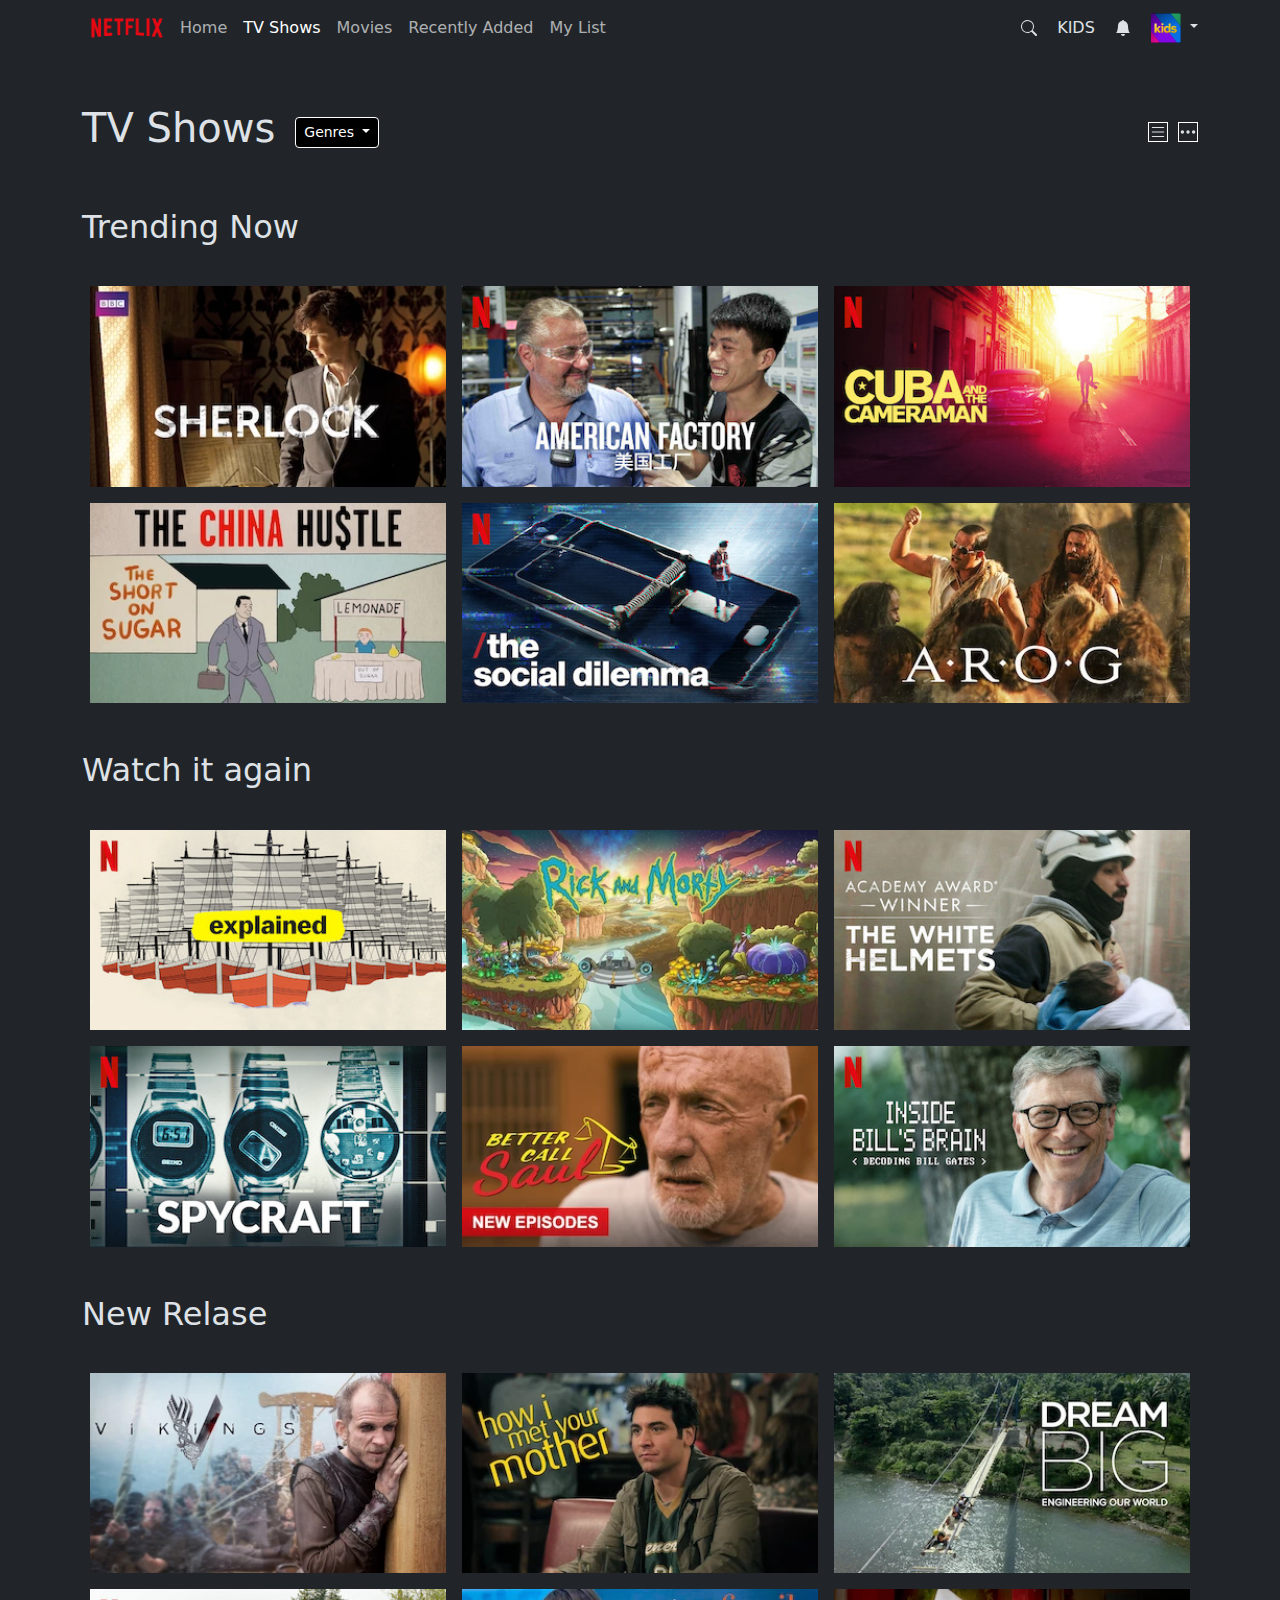
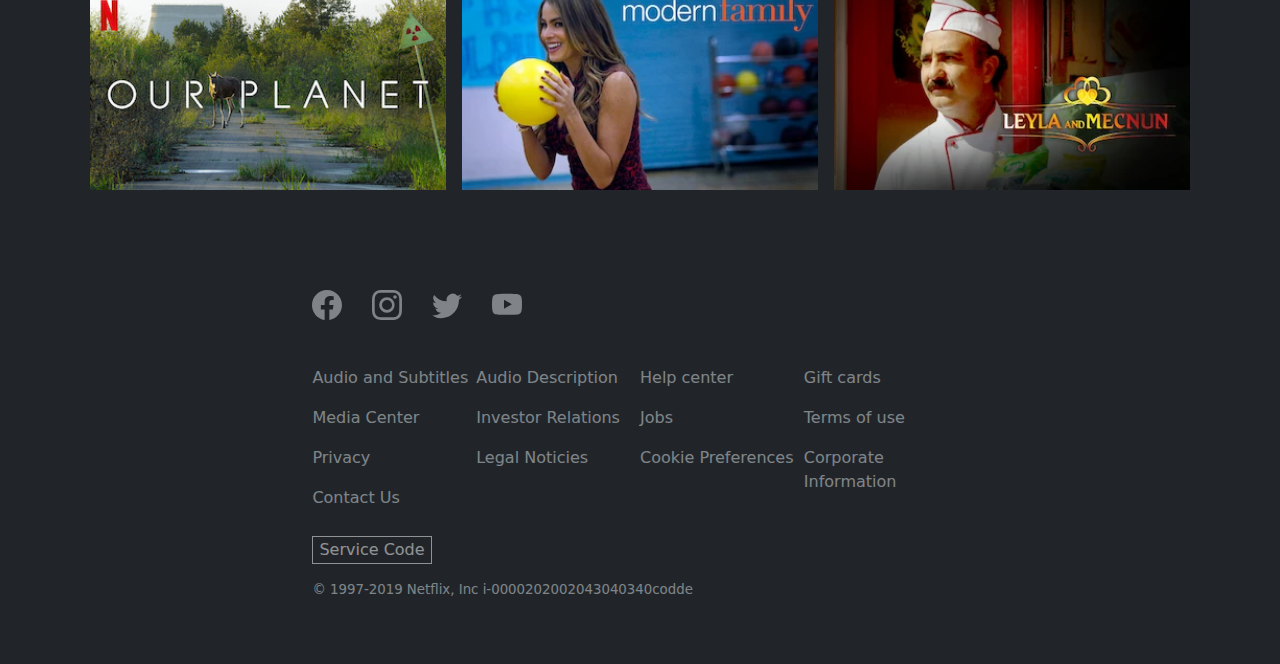
==== index.html @ a1fe7acc "U2-W2-FinalProejct" ====
<!DOCTYPE html>
<html lang="en" data-bs-theme="dark" bg->
  <head>
    <meta charset="UTF-8" />
    <meta name="viewport" content="width=device-width, initial-scale=1.0" />
    <link rel="stylesheet" href="./css/style.css" />
    <link
      href="https://cdn.jsdelivr.net/npm/bootstrap@5.3.3/dist/css/bootstrap.min.css"
      rel="stylesheet"
      integrity="sha384-QWTKZyjpPEjISv5WaRU9OFeRpok6YctnYmDr5pNlyT2bRjXh0JMhjY6hW+ALEwIH"
      crossorigin="anonymous"
    />
    <title>Netflix</title>
  </head>

  <body>
    <header>
      <div class="container">
        <nav class="navbar navbar-expand-lg" id="nav">
          <img src="./assets/netflix_logo.png" width="90px" />

          <button
            class="navbar-toggler"
            type="button"
            data-bs-toggle="collapse"
            data-bs-target="#navbarNav"
            aria-controls="navbarNav"
            aria-expanded="false"
            aria-label="Toggle navigation"
          >
            <span class="navbar-toggler-icon"></span>
          </button>
          <div class="collapse navbar-collapse" id="navbarNav">
            <ul class="navbar-nav">
              <li class="nav-item">
                <a class="nav-link" aria-current="page" href="#">Home</a>
              </li>
              <li class="nav-item">
                <a class="nav-link active" href="#">TV Shows</a>
              </li>
              <li class="nav-item">
                <a class="nav-link" href="#">Movies</a>
              </li>
              <li class="nav-item">
                <a class="nav-link" aria-disabled="true">Recently Added</a>
              </li>
              <li class="nav-item">
                <a class="nav-link" aria-disabled="true">My List</a>
              </li>
            </ul>
          </div>

          <div class="dx">
            <svg
              xmlns="http://www.w3.org/2000/svg"
              width="16"
              height="16"
              fill="currentColor"
              class="bi bi-search"
              viewBox="0 0 16 16"
            >
              <path
                d="M11.742 10.344a6.5 6.5 0 1 0-1.397 1.398h-.001q.044.06.098.115l3.85 3.85a1 1 0 0 0 1.415-1.414l-3.85-3.85a1 1 0 0 0-.115-.1zM12 6.5a5.5 5.5 0 1 1-11 0 5.5 5.5 0 0 1 11 0"
              />
            </svg>
            <a class="nav-link" aria-disabled="true">KIDS</a>
            <svg
              xmlns="http://www.w3.org/2000/svg"
              width="16"
              height="16"
              fill="currentColor"
              class="bi bi-bell-fill"
              viewBox="0 0 16 16"
            >
              <path
                d="M8 16a2 2 0 0 0 2-2H6a2 2 0 0 0 2 2m.995-14.901a1 1 0 1 0-1.99 0A5 5 0 0 0 3 6c0 1.098-.5 6-2 7h14c-1.5-1-2-5.902-2-7 0-2.42-1.72-4.44-4.005-4.901"
              />
            </svg>
            <div class="nav-item dropdown">
              <a
                class="nav-link dropdown-toggle"
                href="#"
                role="button"
                data-bs-toggle="dropdown"
                aria-expanded="false"
              >
                <img src="./assets/kids_icon.png" width="30px" />
              </a>
              <ul class="dropdown-menu">
                <li><a class="dropdown-item" href="#">Action</a></li>
                <li><a class="dropdown-item" href="#">Another action</a></li>
                <li><hr class="dropdown-divider" /></li>
                <li><a class="dropdown-item" href="#">Something else here</a></li>
              </ul>
            </div>
          </div>
        </nav>
      </div>
    </header>
    <div class="container">
      <div class="hero">
        <div class="box1">
          <h1 class="pt-5 pb-5">TV Shows</h1>

          <button
            class="btn btn-outline-secondary dropdown-toggle btn-sm pl-5"
            type="button"
            data-bs-toggle="dropdown"
            aria-expanded="false"
            id="btn1"
          >
            Genres
          </button>
        </div>
        <div class="dx2">
          <svg
            id="svg1"
            xmlns="http://www.w3.org/2000/svg"
            width="30"
            height="30"
            fill="currentColor"
            class="bi bi-list"
            viewBox="0 0 16 16"
          >
            <path
              fill-rule="evenodd"
              d="M2.5 12a.5.5 0 0 1 .5-.5h10a.5.5 0 0 1 0 1H3a.5.5 0 0 1-.5-.5m0-4a.5.5 0 0 1 .5-.5h10a.5.5 0 0 1 0 1H3a.5.5 0 0 1-.5-.5m0-4a.5.5 0 0 1 .5-.5h10a.5.5 0 0 1 0 1H3a.5.5 0 0 1-.5-.5"
            />
          </svg>
          <svg
            id="svg1"
            xmlns="http://www.w3.org/2000/svg"
            width="30"
            height="30"
            fill="currentColor"
            class="bi bi-three-dots"
            viewBox="0 0 16 16"
          >
            <path
              d="M3 9.5a1.5 1.5 0 1 1 0-3 1.5 1.5 0 0 1 0 3m5 0a1.5 1.5 0 1 1 0-3 1.5 1.5 0 0 1 0 3m5 0a1.5 1.5 0 1 1 0-3 1.5 1.5 0 0 1 0 3"
            />
          </svg>
        </div>
      </div>

      <h2 class="pb-3">Trending Now</h2>

      <div class="row g-0" id="card">
        <div class="col-12 col-sm-6 col-md-4 col-lg-4 gx-3 col-xl-4 col-xxl-2 gy-3">
          <img src="./assets/media/media0.webp" width="100%" />
        </div>

        <div class="col-12 col-sm-6 col-md-4 col-lg-4 gx-3 col-xl-4 col-xxl-2 gy-3">
          <img src="./assets/media/media1.jpg" width="100%" />
        </div>

        <div class="col-12 col-sm-6 col-md-4 col-lg-4 gx-3 col-xl-4 col-xxl-2 gy-3">
          <img src="./assets/media/media4.jpg" width="100%" />
        </div>

        <div class="col-12 col-sm-6 col-md-4 col-lg-4 gx-3 col-xl-4 col-xxl-2 gy-3">
          <img src="./assets/media/media5.webp" width="100%" />
        </div>

        <div class="col-12 col-sm-6 col-md-4 col-lg-4 gx-3 col-xl-4 col-xxl-2 gy-3">
          <img src="./assets/media/media6.jpg" width="100%" />
        </div>

        <div class="col-12 col-sm-6 col-md-4 col-lg-4 gx-3 col-xl-4 col-xxl-2 gy-3">
          <img src="./assets/media/media7.webp " width="100%" />
        </div>
      </div>

      <h2 class="pb-3 pt-5">Watch it again</h2>
      <div class="row g-0" id="card">
        <div class="col-12 col-sm-6 col-md-4 col-lg-4 gx-3 col-xl-4 col-xxl-2 gy-3">
          <img src="./assets/media/media15.jpg" width="100%" />
        </div>

        <div class="col-12 col-sm-6 col-md-4 col-lg-4 gx-3 col-xl-4 col-xxl-2 gy-3">
          <img src="./assets/media/media16.webp" width="100%" />
        </div>

        <div class="col-12 col-sm-6 col-md-4 col-lg-4 gx-3 col-xl-4 col-xxl-2 gy-3">
          <img src="./assets/media/media17.jpg" width="100%" />
        </div>

        <div class="col-12 col-sm-6 col-md-4 col-lg-4 gx-3 col-xl-4 col-xxl-2 gy-3">
          <img src="./assets/media/media18.jpg" width="100%" />
        </div>

        <div class="col-12 col-sm-6 col-md-4 col-lg-4 gx-3 col-xl-4 col-xxl-2 gy-3">
          <img src="./assets/media/media19.webp" width="100%" />
        </div>

        <div class="col-12 col-sm-6 col-md-4 col-lg-4 gx-3 col-xl-4 col-xxl-2 gy-3">
          <img src="./assets/media/media20.jpg " width="100%" />
        </div>
      </div>

      <h2 class="pb-3 pt-5">New Relase</h2>
      <div class="row g-0" id="card">
        <div class="col-12 col-sm-6 col-md-4 col-lg-4 gx-3 col-xl-4 col-xxl-2 gy-3">
          <img src="./assets/media/media21.webp" width="100%" />
        </div>

        <div class="col-12 col-xs-6 col-sm-6 col-md-4 col-lg-4 gx-3 col-xl-4 col-xxl-2 gy-3">
          <img src="./assets/media/media22.webp" width="100%" />
        </div>

        <div class="col-12 col-xs-6 col-sm-6 col-md-4 col-lg-4 gx-3 col-xl-4 col-xxl-2 gy-3">
          <img src="./assets/media/media23.webp" width="100%" />
        </div>

        <div class="col-12 col-xs-6 col-sm-6 col-md-4 col-lg-4 gx-3 col-xl-4 col-xxl-2 gy-3">
          <img src="./assets/media/media24.jpg" width="100%" />
        </div>

        <div class="col-12 col-xs-6 col-sm-6 col-md-4 col-lg-4 gx-3 col-xl-4 col-xxl-2 gy-3">
          <img src="./assets/media/media25.webp" width="100%" />
        </div>

        <div class="col-12 col-xs-6 col-sm-6 col-md-4 col-lg-4 gx-3 col-xl-4 col-xxl-2 gy-3">
          <img src="./assets/media/media26.webp " width="100%" />
        </div>
      </div>

      <div class="container">
        <footer>
          <span class="span1">
            <svg
              xmlns="http://www.w3.org/2000/svg"
              width="30"
              height="30"
              fill="currentColor"
              class="bi bi-facebook"
              viewBox="0 0 16 16"
            >
              <path
                d="M16 8.049c0-4.446-3.582-8.05-8-8.05C3.58 0-.002 3.603-.002 8.05c0 4.017 2.926 7.347 6.75 7.951v-5.625h-2.03V8.05H6.75V6.275c0-2.017 1.195-3.131 3.022-3.131.876 0 1.791.157 1.791.157v1.98h-1.009c-.993 0-1.303.621-1.303 1.258v1.51h2.218l-.354 2.326H9.25V16c3.824-.604 6.75-3.934 6.75-7.951"
              />
            </svg>
            <svg
              xmlns="http://www.w3.org/2000/svg"
              width="30"
              height="30"
              fill="currentColor"
              class="bi bi-instagram"
              viewBox="0 0 16 16"
            >
              <path
                d="M8 0C5.829 0 5.556.01 4.703.048 3.85.088 3.269.222 2.76.42a3.9 3.9 0 0 0-1.417.923A3.9 3.9 0 0 0 .42 2.76C.222 3.268.087 3.85.048 4.7.01 5.555 0 5.827 0 8.001c0 2.172.01 2.444.048 3.297.04.852.174 1.433.372 1.942.205.526.478.972.923 1.417.444.445.89.719 1.416.923.51.198 1.09.333 1.942.372C5.555 15.99 5.827 16 8 16s2.444-.01 3.298-.048c.851-.04 1.434-.174 1.943-.372a3.9 3.9 0 0 0 1.416-.923c.445-.445.718-.891.923-1.417.197-.509.332-1.09.372-1.942C15.99 10.445 16 10.173 16 8s-.01-2.445-.048-3.299c-.04-.851-.175-1.433-.372-1.941a3.9 3.9 0 0 0-.923-1.417A3.9 3.9 0 0 0 13.24.42c-.51-.198-1.092-.333-1.943-.372C10.443.01 10.172 0 7.998 0zm-.717 1.442h.718c2.136 0 2.389.007 3.232.046.78.035 1.204.166 1.486.275.373.145.64.319.92.599s.453.546.598.92c.11.281.24.705.275 1.485.039.843.047 1.096.047 3.231s-.008 2.389-.047 3.232c-.035.78-.166 1.203-.275 1.485a2.5 2.5 0 0 1-.599.919c-.28.28-.546.453-.92.598-.28.11-.704.24-1.485.276-.843.038-1.096.047-3.232.047s-2.39-.009-3.233-.047c-.78-.036-1.203-.166-1.485-.276a2.5 2.5 0 0 1-.92-.598 2.5 2.5 0 0 1-.6-.92c-.109-.281-.24-.705-.275-1.485-.038-.843-.046-1.096-.046-3.233s.008-2.388.046-3.231c.036-.78.166-1.204.276-1.486.145-.373.319-.64.599-.92s.546-.453.92-.598c.282-.11.705-.24 1.485-.276.738-.034 1.024-.044 2.515-.045zm4.988 1.328a.96.96 0 1 0 0 1.92.96.96 0 0 0 0-1.92m-4.27 1.122a4.109 4.109 0 1 0 0 8.217 4.109 4.109 0 0 0 0-8.217m0 1.441a2.667 2.667 0 1 1 0 5.334 2.667 2.667 0 0 1 0-5.334"
              />
            </svg>
            <svg
              xmlns="http://www.w3.org/2000/svg"
              width="30"
              height="30"
              fill="currentColor"
              class="bi bi-twitter"
              viewBox="0 0 16 16"
            >
              <path
                d="M5.026 15c6.038 0 9.341-5.003 9.341-9.334q.002-.211-.006-.422A6.7 6.7 0 0 0 16 3.542a6.7 6.7 0 0 1-1.889.518 3.3 3.3 0 0 0 1.447-1.817 6.5 6.5 0 0 1-2.087.793A3.286 3.286 0 0 0 7.875 6.03a9.32 9.32 0 0 1-6.767-3.429 3.29 3.29 0 0 0 1.018 4.382A3.3 3.3 0 0 1 .64 6.575v.045a3.29 3.29 0 0 0 2.632 3.218 3.2 3.2 0 0 1-.865.115 3 3 0 0 1-.614-.057 3.28 3.28 0 0 0 3.067 2.277A6.6 6.6 0 0 1 .78 13.58a6 6 0 0 1-.78-.045A9.34 9.34 0 0 0 5.026 15"
              />
            </svg>
            <svg
              xmlns="http://www.w3.org/2000/svg"
              width="30"
              height="30"
              fill="currentColor"
              class="bi bi-youtube"
              viewBox="0 0 16 16"
            >
              <path
                d="M8.051 1.999h.089c.822.003 4.987.033 6.11.335a2.01 2.01 0 0 1 1.415 1.42c.101.38.172.883.22 1.402l.01.104.022.26.008.104c.065.914.073 1.77.074 1.957v.075c-.001.194-.01 1.108-.082 2.06l-.008.105-.009.104c-.05.572-.124 1.14-.235 1.558a2.01 2.01 0 0 1-1.415 1.42c-1.16.312-5.569.334-6.18.335h-.142c-.309 0-1.587-.006-2.927-.052l-.17-.006-.087-.004-.171-.007-.171-.007c-1.11-.049-2.167-.128-2.654-.26a2.01 2.01 0 0 1-1.415-1.419c-.111-.417-.185-.986-.235-1.558L.09 9.82l-.008-.104A31 31 0 0 1 0 7.68v-.123c.002-.215.01-.958.064-1.778l.007-.103.003-.052.008-.104.022-.26.01-.104c.048-.519.119-1.023.22-1.402a2.01 2.01 0 0 1 1.415-1.42c.487-.13 1.544-.21 2.654-.26l.17-.007.172-.006.086-.003.171-.007A100 100 0 0 1 7.858 2zM6.4 5.209v4.818l4.157-2.408z"
              />
            </svg>
          </span>
          <div class="row g-0">
            <div class="col-sm-6 col-md-3 gy-3">
              <div class="paragrafi1">
                <p>Audio and Subtitles</p>
                <p>Media Center</p>
                <p>Privacy</p>
                <p>Contact Us</p>
                <button class="btn2">Service Code</button>
              </div>
            </div>
            <div class="col-6 col-md-3 gy-3">
              <p>Audio Description</p>
              <p>Investor Relations</p>
              <p>Legal Noticies</p>
            </div>
            <div class="col-6 col-md-3 gy-3">
              <p>Help center</p>
              <p>Jobs</p>
              <p>Cookie Preferences</p>
            </div>
            <div class="col-6 col-md-3 gy-3">
              <p>Gift cards</p>
              <p>Terms of use</p>
              <p>Corporate Information</p>
            </div>
            <p class="pt-3 pb-5" id="pfoot">&copy; 1997-2019 Netflix, Inc i-0000202002043040340codde</p>
          </div>
        </footer>
      </div>
    </div>
    <script
      src="https://cdn.jsdelivr.net/npm/bootstrap@5.3.3/dist/js/bootstrap.bundle.min.js"
      integrity="sha384-YvpcrYf0tY3lHB60NNkmXc5s9fDVZLESaAA55NDzOxhy9GkcIdslK1eN7N6jIeHz"
      crossorigin="anonymous"
    ></script>
  </body>
</html>
---- css/style.css ----
.dx {
  display: flex;
  gap: 20px;

  align-items: center;
}
#input {
  border: 1px solid white;
  width: 300px;
}
.hero {
  justify-content: space-between;
  align-items: center;
  display: flex;
  gap: 30px;
}
#btn1 {
  border: 1px solid white;
  color: white;
  background-color: black;
}
#card {
  flex-wrap: wrap;
}

.bg-body-tertiary {
  --bs-bg-opacity: 0;
}
footer {
  width: 60%;
  display: flex;

  padding-top: 100px;
  opacity: 0.5;
  flex-direction: column;
  margin-inline: auto;
}

.span1 {
  display: flex;
  gap: 30px;
  padding-bottom: 30px;
}
.dx2 {
  display: flex;
  gap: 10px;

  align-items: center;
}
.btn2 {
  margin-top: 10px;
  background-color: transparent;
  color: white;
  border: 1px solid white;
}
@media only screen and (max-width: 900px) {
  .dx {
    display: none;
  }
}
.box1 {
  display: flex;
  align-items: center;
  gap: 20px;
}
#svg1 {
  height: 20px;
  width: 20px;
  border: 1px solid white;
}
#pfoot {
  font-size: smaller;
}
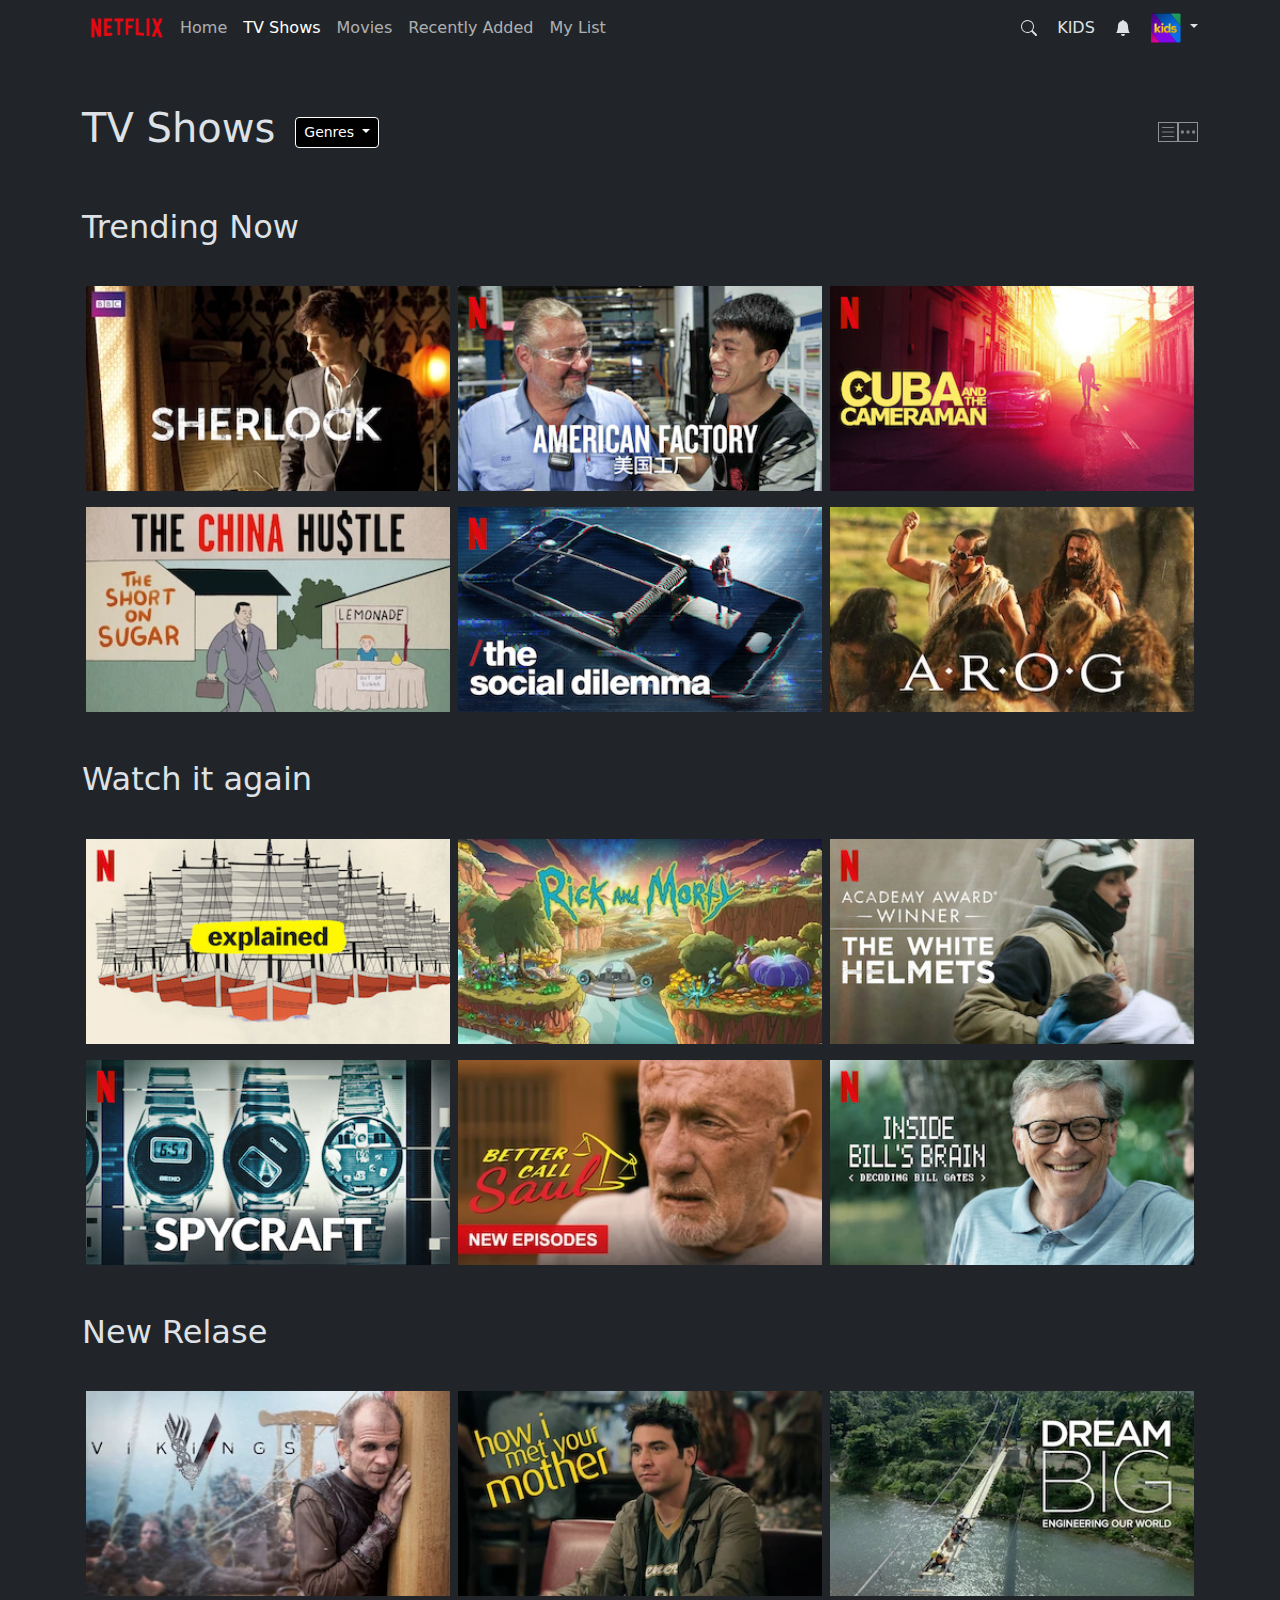
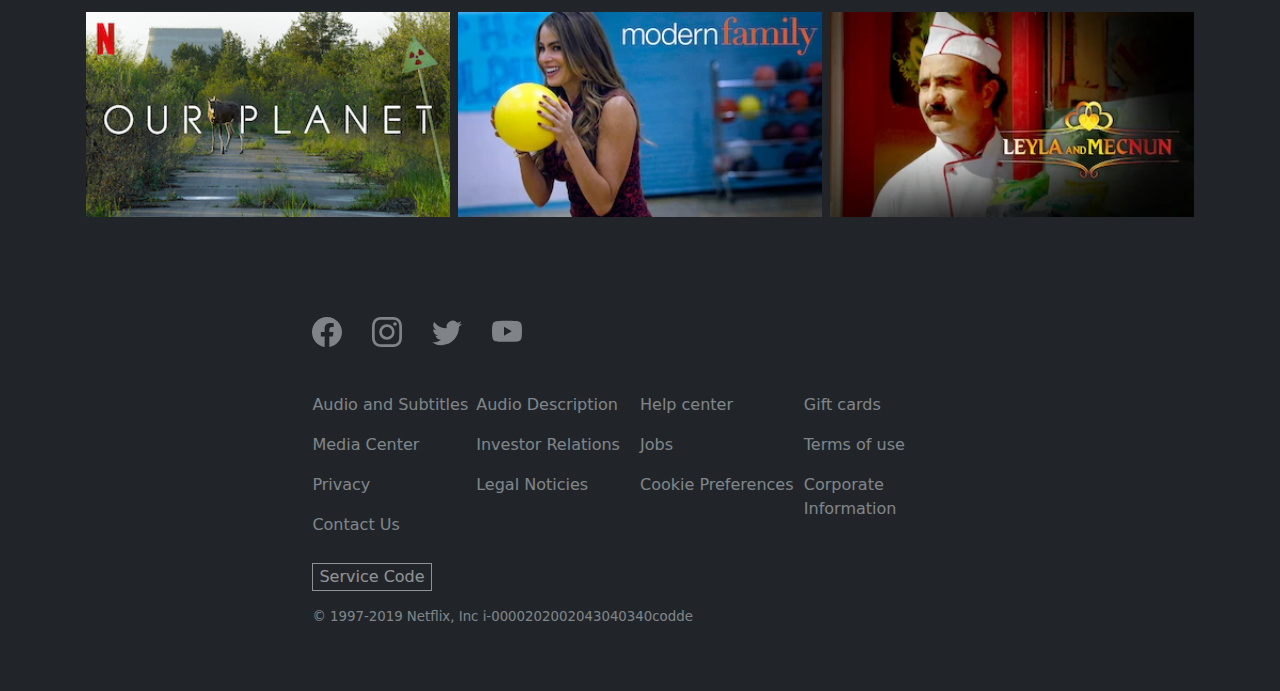
==== commit dc5eee69: "last" ====
--- a/index.html
+++ b/index.html
@@ -146,81 +146,81 @@
       <h2 class="pb-3">Trending Now</h2>
 
       <div class="row g-0" id="card">
-        <div class="col-12 col-sm-6 col-md-4 col-lg-4 gx-3 col-xl-4 col-xxl-2 gy-3">
+        <div class="col-12 col-sm-6 col-md-4 col-lg-4 gx-2 col-xl-4 col-xxl-2 gy-3">
           <img src="./assets/media/media0.webp" width="100%" />
         </div>
 
-        <div class="col-12 col-sm-6 col-md-4 col-lg-4 gx-3 col-xl-4 col-xxl-2 gy-3">
+        <div class="col-12 col-sm-6 col-md-4 col-lg-4 gx-2 col-xl-4 col-xxl-2 gy-3">
           <img src="./assets/media/media1.jpg" width="100%" />
         </div>
 
-        <div class="col-12 col-sm-6 col-md-4 col-lg-4 gx-3 col-xl-4 col-xxl-2 gy-3">
+        <div class="col-12 col-sm-6 col-md-4 col-lg-4 gx-2 col-xl-4 col-xxl-2 gy-3">
           <img src="./assets/media/media4.jpg" width="100%" />
         </div>
 
-        <div class="col-12 col-sm-6 col-md-4 col-lg-4 gx-3 col-xl-4 col-xxl-2 gy-3">
+        <div class="col-12 col-sm-6 col-md-4 col-lg-4 gx-2 col-xl-4 col-xxl-2 gy-3">
           <img src="./assets/media/media5.webp" width="100%" />
         </div>
 
-        <div class="col-12 col-sm-6 col-md-4 col-lg-4 gx-3 col-xl-4 col-xxl-2 gy-3">
+        <div class="col-12 col-sm-6 col-md-4 col-lg-4 gx-2 col-xl-4 col-xxl-2 gy-3">
           <img src="./assets/media/media6.jpg" width="100%" />
         </div>
 
-        <div class="col-12 col-sm-6 col-md-4 col-lg-4 gx-3 col-xl-4 col-xxl-2 gy-3">
+        <div class="col-12 col-sm-6 col-md-4 col-lg-4 gx-2 col-xl-4 col-xxl-2 gy-3">
           <img src="./assets/media/media7.webp " width="100%" />
         </div>
       </div>
 
       <h2 class="pb-3 pt-5">Watch it again</h2>
       <div class="row g-0" id="card">
-        <div class="col-12 col-sm-6 col-md-4 col-lg-4 gx-3 col-xl-4 col-xxl-2 gy-3">
+        <div class="col-12 col-sm-6 col-md-4 col-lg-4 gx-2 col-xl-4 col-xxl-2 gy-3">
           <img src="./assets/media/media15.jpg" width="100%" />
         </div>
 
-        <div class="col-12 col-sm-6 col-md-4 col-lg-4 gx-3 col-xl-4 col-xxl-2 gy-3">
+        <div class="col-12 col-sm-6 col-md-4 col-lg-4 gx-2 col-xl-4 col-xxl-2 gy-3">
           <img src="./assets/media/media16.webp" width="100%" />
         </div>
 
-        <div class="col-12 col-sm-6 col-md-4 col-lg-4 gx-3 col-xl-4 col-xxl-2 gy-3">
+        <div class="col-12 col-sm-6 col-md-4 col-lg-4 gx-2 col-xl-4 col-xxl-2 gy-3">
           <img src="./assets/media/media17.jpg" width="100%" />
         </div>
 
-        <div class="col-12 col-sm-6 col-md-4 col-lg-4 gx-3 col-xl-4 col-xxl-2 gy-3">
+        <div class="col-12 col-sm-6 col-md-4 col-lg-4 gx-2 col-xl-4 col-xxl-2 gy-3">
           <img src="./assets/media/media18.jpg" width="100%" />
         </div>
 
-        <div class="col-12 col-sm-6 col-md-4 col-lg-4 gx-3 col-xl-4 col-xxl-2 gy-3">
+        <div class="col-12 col-sm-6 col-md-4 col-lg-4 gx-2 col-xl-4 col-xxl-2 gy-3">
           <img src="./assets/media/media19.webp" width="100%" />
         </div>
 
-        <div class="col-12 col-sm-6 col-md-4 col-lg-4 gx-3 col-xl-4 col-xxl-2 gy-3">
+        <div class="col-12 col-sm-6 col-md-4 col-lg-4 gx-2 col-xl-4 col-xxl-2 gy-3">
           <img src="./assets/media/media20.jpg " width="100%" />
         </div>
       </div>
 
       <h2 class="pb-3 pt-5">New Relase</h2>
       <div class="row g-0" id="card">
-        <div class="col-12 col-sm-6 col-md-4 col-lg-4 gx-3 col-xl-4 col-xxl-2 gy-3">
+        <div class="col-12 col-sm-6 col-md-4 col-lg-4 gx-2 col-xl-4 col-xxl-2 gy-3">
           <img src="./assets/media/media21.webp" width="100%" />
         </div>
 
-        <div class="col-12 col-xs-6 col-sm-6 col-md-4 col-lg-4 gx-3 col-xl-4 col-xxl-2 gy-3">
+        <div class="col-12 col-xs-6 col-sm-6 col-md-4 col-lg-4 gx-2 col-xl-4 col-xxl-2 gy-3">
           <img src="./assets/media/media22.webp" width="100%" />
         </div>
 
-        <div class="col-12 col-xs-6 col-sm-6 col-md-4 col-lg-4 gx-3 col-xl-4 col-xxl-2 gy-3">
+        <div class="col-12 col-xs-6 col-sm-6 col-md-4 col-lg-4 gx-2 col-xl-4 col-xxl-2 gy-3">
           <img src="./assets/media/media23.webp" width="100%" />
         </div>
 
-        <div class="col-12 col-xs-6 col-sm-6 col-md-4 col-lg-4 gx-3 col-xl-4 col-xxl-2 gy-3">
+        <div class="col-12 col-xs-6 col-sm-6 col-md-4 col-lg-4 gx-2 col-xl-4 col-xxl-2 gy-3">
           <img src="./assets/media/media24.jpg" width="100%" />
         </div>
 
-        <div class="col-12 col-xs-6 col-sm-6 col-md-4 col-lg-4 gx-3 col-xl-4 col-xxl-2 gy-3">
+        <div class="col-12 col-xs-6 col-sm-6 col-md-4 col-lg-4 gx-2 col-xl-4 col-xxl-2 gy-3">
           <img src="./assets/media/media25.webp" width="100%" />
         </div>
 
-        <div class="col-12 col-xs-6 col-sm-6 col-md-4 col-lg-4 gx-3 col-xl-4 col-xxl-2 gy-3">
+        <div class="col-12 col-xs-6 col-sm-6 col-md-4 col-lg-4 gx-2 col-xl-4 col-xxl-2 gy-3">
           <img src="./assets/media/media26.webp " width="100%" />
         </div>
       </div>
--- a/css/style.css
+++ b/css/style.css
@@ -43,7 +43,7 @@
 }
 .dx2 {
   display: flex;
-  gap: 10px;
+  opacity: 0.5;
 
   align-items: center;
 }
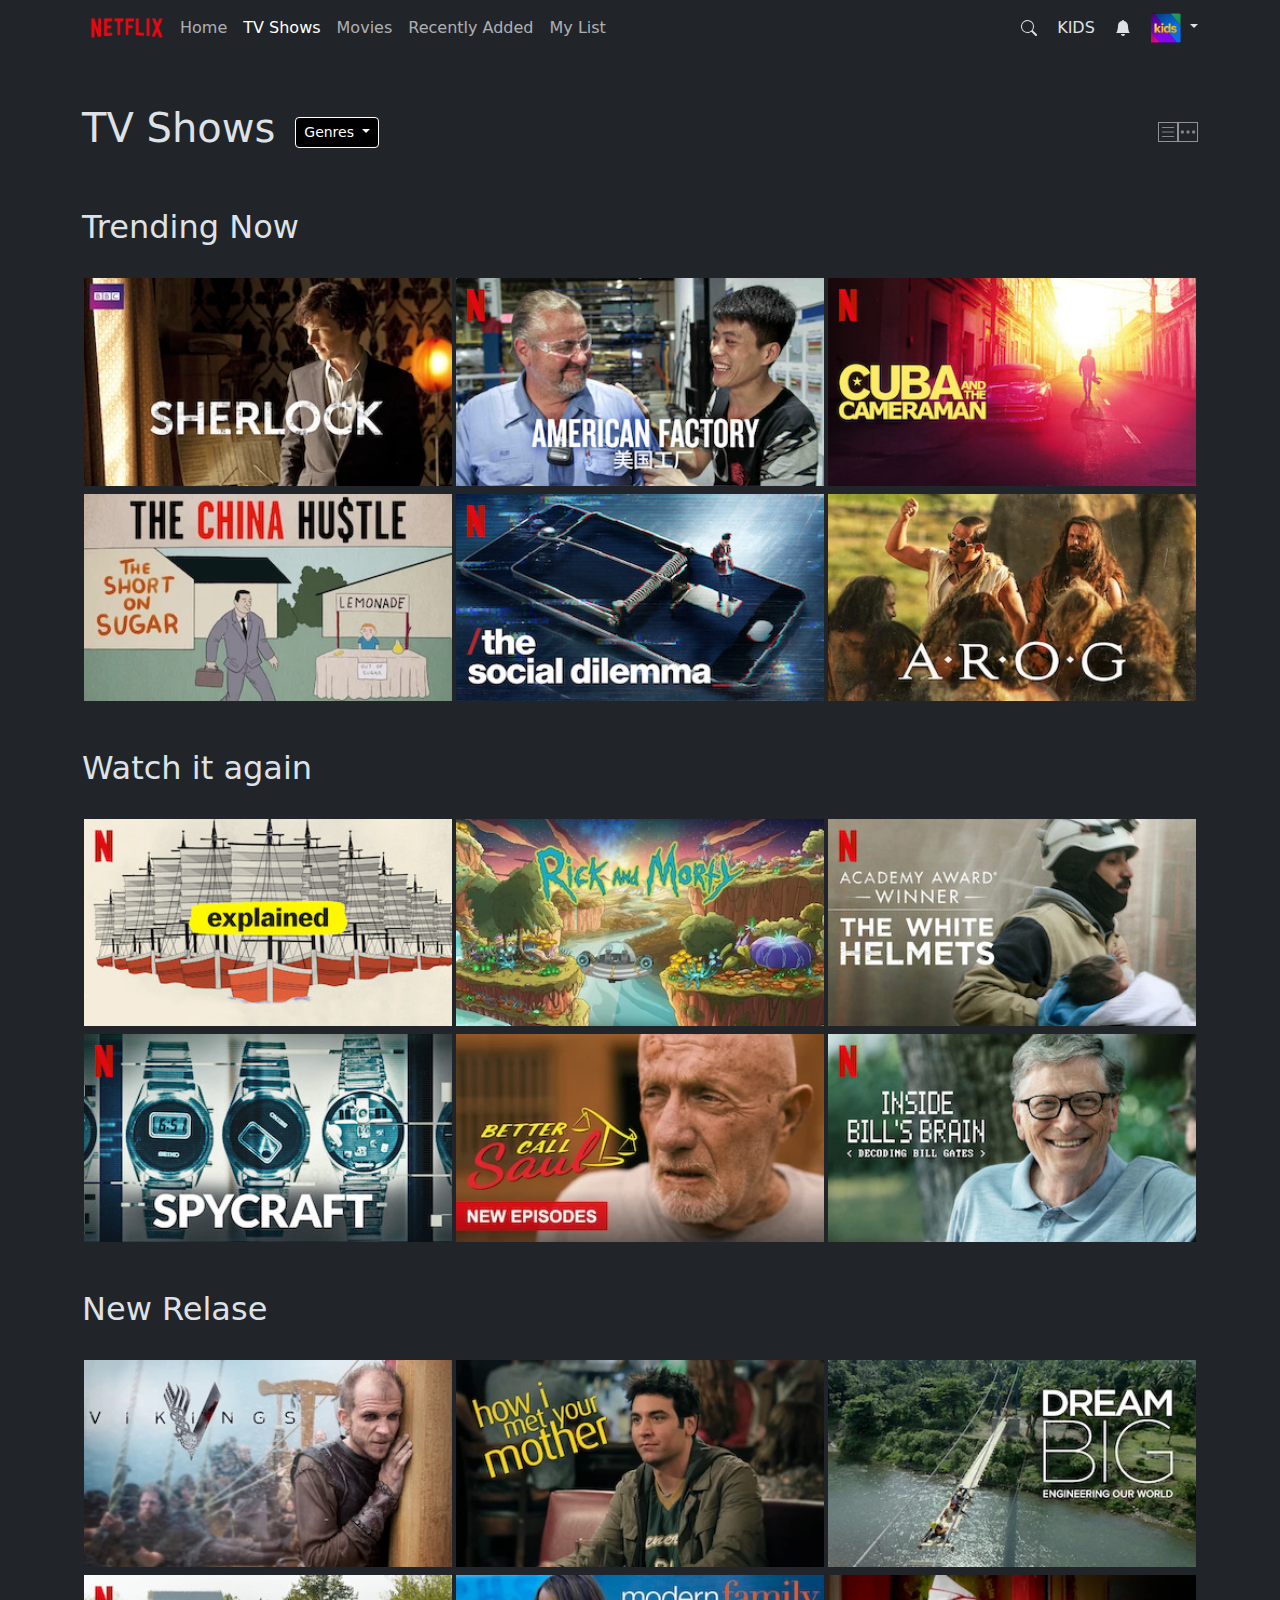
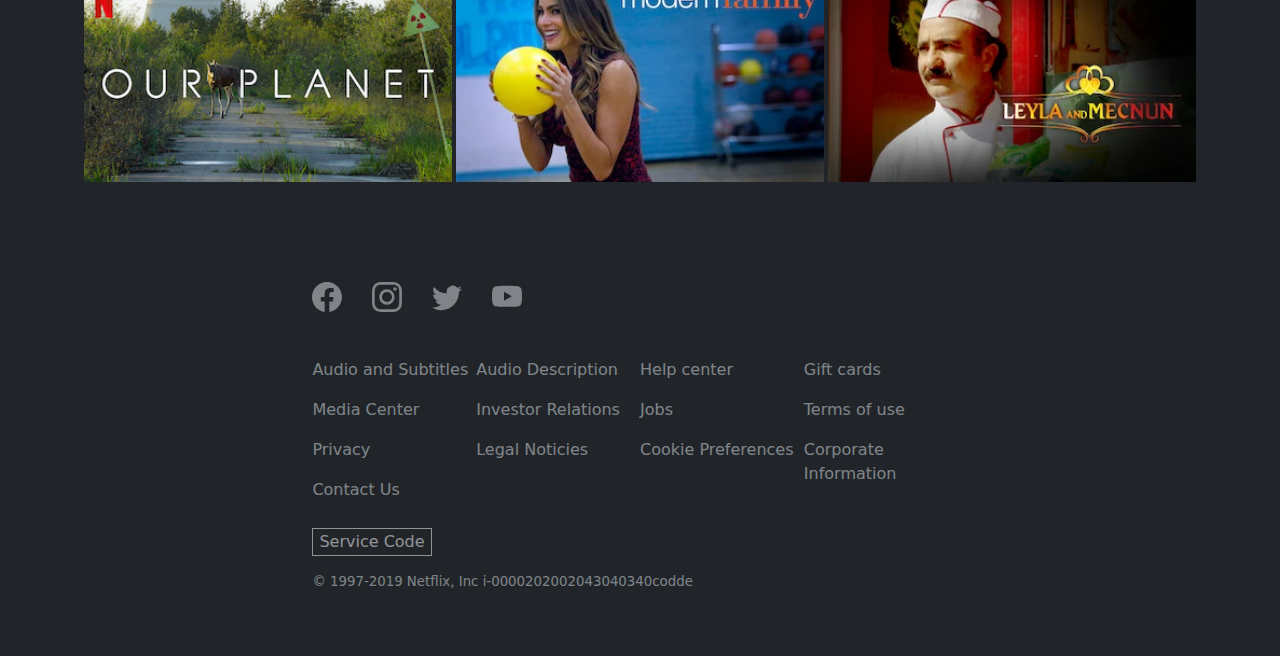
==== commit 039053e6: "last" ====
--- a/index.html
+++ b/index.html
@@ -146,81 +146,81 @@
       <h2 class="pb-3">Trending Now</h2>
 
       <div class="row g-0" id="card">
-        <div class="col-12 col-sm-6 col-md-4 col-lg-4 gx-2 col-xl-4 col-xxl-2 gy-3">
+        <div class="col-12 col-sm-6 col-md-4 col-lg-4 gx-1 col-xl-4 col-xxl-2 gy-2">
           <img src="./assets/media/media0.webp" width="100%" />
         </div>
 
-        <div class="col-12 col-sm-6 col-md-4 col-lg-4 gx-2 col-xl-4 col-xxl-2 gy-3">
+        <div class="col-12 col-sm-6 col-md-4 col-lg-4 gx-1 col-xl-4 col-xxl-2 gy-2">
           <img src="./assets/media/media1.jpg" width="100%" />
         </div>
 
-        <div class="col-12 col-sm-6 col-md-4 col-lg-4 gx-2 col-xl-4 col-xxl-2 gy-3">
+        <div class="col-12 col-sm-6 col-md-4 col-lg-4 gx-1 col-xl-4 col-xxl-2 gy-2">
           <img src="./assets/media/media4.jpg" width="100%" />
         </div>
 
-        <div class="col-12 col-sm-6 col-md-4 col-lg-4 gx-2 col-xl-4 col-xxl-2 gy-3">
+        <div class="col-12 col-sm-6 col-md-4 col-lg-4 gx-1 col-xl-4 col-xxl-2 gy-2">
           <img src="./assets/media/media5.webp" width="100%" />
         </div>
 
-        <div class="col-12 col-sm-6 col-md-4 col-lg-4 gx-2 col-xl-4 col-xxl-2 gy-3">
+        <div class="col-12 col-sm-6 col-md-4 col-lg-4 gx-1 col-xl-4 col-xxl-2 gy-2">
           <img src="./assets/media/media6.jpg" width="100%" />
         </div>
 
-        <div class="col-12 col-sm-6 col-md-4 col-lg-4 gx-2 col-xl-4 col-xxl-2 gy-3">
+        <div class="col-12 col-sm-6 col-md-4 col-lg-4 gx-1 col-xl-4 col-xxl-2 gy-2">
           <img src="./assets/media/media7.webp " width="100%" />
         </div>
       </div>
 
       <h2 class="pb-3 pt-5">Watch it again</h2>
       <div class="row g-0" id="card">
-        <div class="col-12 col-sm-6 col-md-4 col-lg-4 gx-2 col-xl-4 col-xxl-2 gy-3">
+        <div class="col-12 col-sm-6 col-md-4 col-lg-4 gx-1 col-xl-4 col-xxl-2 gy-2">
           <img src="./assets/media/media15.jpg" width="100%" />
         </div>
 
-        <div class="col-12 col-sm-6 col-md-4 col-lg-4 gx-2 col-xl-4 col-xxl-2 gy-3">
+        <div class="col-12 col-sm-6 col-md-4 col-lg-4 gx-1 col-xl-4 col-xxl-2 gy-2">
           <img src="./assets/media/media16.webp" width="100%" />
         </div>
 
-        <div class="col-12 col-sm-6 col-md-4 col-lg-4 gx-2 col-xl-4 col-xxl-2 gy-3">
+        <div class="col-12 col-sm-6 col-md-4 col-lg-4 gx-1 col-xl-4 col-xxl-2 gy-2">
           <img src="./assets/media/media17.jpg" width="100%" />
         </div>
 
-        <div class="col-12 col-sm-6 col-md-4 col-lg-4 gx-2 col-xl-4 col-xxl-2 gy-3">
+        <div class="col-12 col-sm-6 col-md-4 col-lg-4 gx-1 col-xl-4 col-xxl-2 gy-2">
           <img src="./assets/media/media18.jpg" width="100%" />
         </div>
 
-        <div class="col-12 col-sm-6 col-md-4 col-lg-4 gx-2 col-xl-4 col-xxl-2 gy-3">
+        <div class="col-12 col-sm-6 col-md-4 col-lg-4 gx-1 col-xl-4 col-xxl-2 gy-2">
           <img src="./assets/media/media19.webp" width="100%" />
         </div>
 
-        <div class="col-12 col-sm-6 col-md-4 col-lg-4 gx-2 col-xl-4 col-xxl-2 gy-3">
+        <div class="col-12 col-sm-6 col-md-4 col-lg-4 gx-1 col-xl-4 col-xxl-2 gy-2">
           <img src="./assets/media/media20.jpg " width="100%" />
         </div>
       </div>
 
       <h2 class="pb-3 pt-5">New Relase</h2>
       <div class="row g-0" id="card">
-        <div class="col-12 col-sm-6 col-md-4 col-lg-4 gx-2 col-xl-4 col-xxl-2 gy-3">
+        <div class="col-12 col-sm-6 col-md-4 col-lg-4 gx-1 col-xl-4 col-xxl-2 gy-2">
           <img src="./assets/media/media21.webp" width="100%" />
         </div>
 
-        <div class="col-12 col-xs-6 col-sm-6 col-md-4 col-lg-4 gx-2 col-xl-4 col-xxl-2 gy-3">
+        <div class="col-12 col-xs-6 col-sm-6 col-md-4 col-lg-4 gx-1 col-xl-4 col-xxl-2 gy-2">
           <img src="./assets/media/media22.webp" width="100%" />
         </div>
 
-        <div class="col-12 col-xs-6 col-sm-6 col-md-4 col-lg-4 gx-2 col-xl-4 col-xxl-2 gy-3">
+        <div class="col-12 col-xs-6 col-sm-6 col-md-4 col-lg-4 gx-1 col-xl-4 col-xxl-2 gy-2">
           <img src="./assets/media/media23.webp" width="100%" />
         </div>
 
-        <div class="col-12 col-xs-6 col-sm-6 col-md-4 col-lg-4 gx-2 col-xl-4 col-xxl-2 gy-3">
+        <div class="col-12 col-xs-6 col-sm-6 col-md-4 col-lg-4 gx-1 col-xl-4 col-xxl-2 gy-2">
           <img src="./assets/media/media24.jpg" width="100%" />
         </div>
 
-        <div class="col-12 col-xs-6 col-sm-6 col-md-4 col-lg-4 gx-2 col-xl-4 col-xxl-2 gy-3">
+        <div class="col-12 col-xs-6 col-sm-6 col-md-4 col-lg-4 gx-1 col-xl-4 col-xxl-2 gy-2">
           <img src="./assets/media/media25.webp" width="100%" />
         </div>
 
-        <div class="col-12 col-xs-6 col-sm-6 col-md-4 col-lg-4 gx-2 col-xl-4 col-xxl-2 gy-3">
+        <div class="col-12 col-xs-6 col-sm-6 col-md-4 col-lg-4 gx-1 col-xl-4 col-xxl-2 gy-2">
           <img src="./assets/media/media26.webp " width="100%" />
         </div>
       </div>
